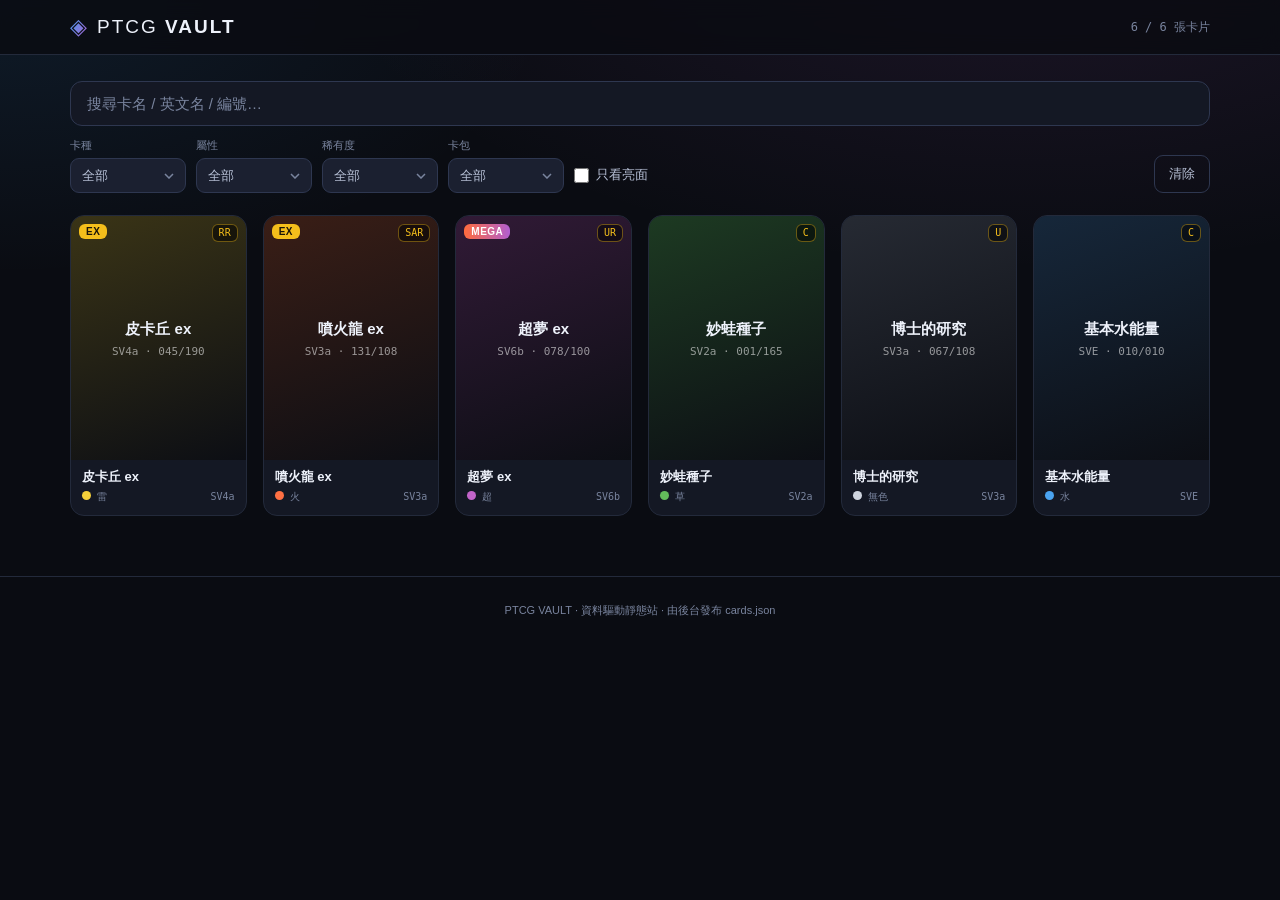
==== docs/index.html @ 3a8c25f7 "前台改資料驅動：docs/ 站台吃 cards.json（卡牆/搜尋/篩選/詳情抽屜） Co-Authored-By: Claude Opus 4.8 <noreply@anthropic.com>" ====
<!DOCTYPE html>
<html lang="zh-Hant">
<head>
  <meta charset="UTF-8">
  <meta name="viewport" content="width=device-width, initial-scale=1.0">
  <title>PTCG VAULT — 寶可夢卡牌資料庫</title>
  <meta name="description" content="PTCG VAULT 寶可夢卡牌資料庫：依卡包、稀有度、屬性、卡種搜尋與瀏覽卡片。">
  <link rel="preconnect" href="https://fonts.googleapis.com">
  <link rel="preconnect" href="https://fonts.gstatic.com" crossorigin>
  <link rel="stylesheet" href="assets/css/style.css">
</head>
<body>
  <header class="hd">
    <div class="hd__wrap">
      <div class="hd__brand">
        <span class="hd__logo" aria-hidden="true">◈</span>
        <span class="hd__title">PTCG <b>VAULT</b></span>
      </div>
      <div class="hd__count" id="hdCount">— 張卡片</div>
    </div>
  </header>

  <main class="main">
    <section class="search">
      <input id="q" class="search__input" type="search" placeholder="搜尋卡名 / 英文名 / 編號…" autocomplete="off">
      <div class="filters" id="filters">
        <label class="filter">
          <span>卡種</span>
          <select id="f_category"><option value="">全部</option></select>
        </label>
        <label class="filter">
          <span>屬性</span>
          <select id="f_type"><option value="">全部</option></select>
        </label>
        <label class="filter">
          <span>稀有度</span>
          <select id="f_rarity"><option value="">全部</option></select>
        </label>
        <label class="filter">
          <span>卡包</span>
          <select id="f_set"><option value="">全部</option></select>
        </label>
        <label class="filter filter--chk">
          <input type="checkbox" id="f_holo"><span>只看亮面</span>
        </label>
        <button class="filter__reset" id="reset" type="button">清除</button>
      </div>
    </section>

    <section class="grid" id="grid" aria-live="polite"></section>
    <p class="empty" id="empty" hidden>找不到符合條件的卡片。</p>
  </main>

  <!-- 詳情抽屜 -->
  <div class="drawer" id="drawer" hidden>
    <div class="drawer__mask" id="drawerMask"></div>
    <aside class="drawer__panel" role="dialog" aria-modal="true" aria-label="卡片詳情">
      <button class="drawer__close" id="drawerClose" aria-label="關閉">✕</button>
      <div class="drawer__body" id="drawerBody"></div>
    </aside>
  </div>

  <footer class="ft">PTCG VAULT · 資料驅動靜態站 · 由後台發布 cards.json</footer>

  <script src="assets/js/app.js" defer></script>
</body>
</html>
---- docs/assets/css/style.css ----
:root {
  --bg: #0a0c12;
  --bg2: #0e1119;
  --panel: #141824;
  --panel2: #1b2030;
  --line: #232a3b;
  --line2: #2e3750;
  --ink: #eef2fb;
  --ink2: #b7c0d6;
  --ink3: #79849e;
  --accent: #3aa0f0;
  --accent2: #b15fd0;
  --gold: #f4be1b;
  --mono: ui-monospace, "SFMono-Regular", Menlo, Consolas, monospace;
  --sans: -apple-system, BlinkMacSystemFont, "Segoe UI", "Noto Sans TC", sans-serif;
}

* { margin: 0; padding: 0; box-sizing: border-box; }
html { -webkit-text-size-adjust: 100%; }
body {
  font-family: var(--sans);
  color: var(--ink);
  background:
    radial-gradient(1200px 600px at 80% -10%, rgba(177,95,208,0.12), transparent 60%),
    radial-gradient(1000px 500px at 0% 0%, rgba(58,160,240,0.10), transparent 55%),
    var(--bg);
  min-height: 100vh;
}

/* header */
.hd { position: sticky; top: 0; z-index: 20; background: rgba(10,12,18,0.82); backdrop-filter: blur(10px); border-bottom: 1px solid var(--line); }
.hd__wrap { max-width: 1180px; margin: 0 auto; padding: 14px 20px; display: flex; align-items: center; justify-content: space-between; }
.hd__brand { display: flex; align-items: center; gap: 10px; }
.hd__logo { font-size: 22px; background: linear-gradient(120deg, var(--accent), var(--accent2)); -webkit-background-clip: text; background-clip: text; color: transparent; }
.hd__title { font-size: 19px; letter-spacing: 2px; font-weight: 500; }
.hd__title b { font-weight: 800; }
.hd__count { font: 12px/1 var(--mono); color: var(--ink3); }

/* main */
.main { max-width: 1180px; margin: 0 auto; padding: 26px 20px 60px; }

/* search + filters */
.search { margin-bottom: 22px; }
.search__input {
  width: 100%; padding: 13px 16px; font-size: 15px; color: var(--ink);
  background: var(--panel); border: 1px solid var(--line2); border-radius: 12px; outline: none;
  transition: border-color .15s, box-shadow .15s;
}
.search__input::placeholder { color: var(--ink3); }
.search__input:focus { border-color: var(--accent); box-shadow: 0 0 0 3px rgba(58,160,240,0.18); }

.filters { display: flex; flex-wrap: wrap; gap: 10px; margin-top: 12px; align-items: end; }
.filter { display: flex; flex-direction: column; gap: 5px; font-size: 11px; color: var(--ink3); }
.filter select {
  appearance: none; padding: 9px 30px 9px 11px; font-size: 13px; color: var(--ink2);
  background: var(--panel2) url("data:image/svg+xml,%3Csvg xmlns='http://www.w3.org/2000/svg' width='10' height='6' viewBox='0 0 10 6'%3E%3Cpath d='M1 1l4 4 4-4' stroke='%2379849e' stroke-width='1.5' fill='none'/%3E%3C/svg%3E") no-repeat right 11px center;
  border: 1px solid var(--line2); border-radius: 9px; cursor: pointer; min-width: 116px;
}
.filter select:focus { outline: none; border-color: var(--accent); }
.filter--chk { flex-direction: row; align-items: center; gap: 7px; font-size: 13px; color: var(--ink2); padding-bottom: 9px; cursor: pointer; }
.filter--chk input { width: 15px; height: 15px; accent-color: var(--accent); cursor: pointer; }
.filter__reset { margin-left: auto; padding: 9px 14px; font-size: 13px; color: var(--ink2); background: transparent; border: 1px solid var(--line2); border-radius: 9px; cursor: pointer; }
.filter__reset:hover { color: var(--ink); border-color: var(--accent); }

/* grid */
.grid { display: grid; grid-template-columns: repeat(auto-fill, minmax(168px, 1fr)); gap: 16px; }
.empty { text-align: center; color: var(--ink3); padding: 60px 0; }

/* card */
.gcard { position: relative; background: var(--panel); border: 1px solid var(--line); border-radius: 14px; overflow: hidden; cursor: pointer; transition: transform .16s, border-color .16s, box-shadow .16s; }
.gcard:hover { transform: translateY(-4px); border-color: var(--line2); box-shadow: 0 12px 30px rgba(0,0,0,0.45); }
.gcard__art { position: relative; aspect-ratio: 63 / 88; display: flex; align-items: center; justify-content: center; overflow: hidden; }
.gcard__art img { width: 100%; height: 100%; object-fit: cover; display: block; }
.gcard__ph { position: absolute; inset: 0; display: flex; flex-direction: column; align-items: center; justify-content: center; gap: 8px; padding: 14px; text-align: center; }
.gcard__ph b { font-size: 15px; color: var(--ink); line-height: 1.3; }
.gcard__ph span { font: 11px/1 var(--mono); color: rgba(255,255,255,0.55); }
.gcard.holo .gcard__art::after { content: ""; position: absolute; inset: 0; background: linear-gradient(125deg, transparent 35%, rgba(255,255,255,0.18) 49%, transparent 63%); mix-blend-mode: screen; opacity: 0; transition: opacity .25s; pointer-events: none; }
.gcard.holo:hover .gcard__art::after { opacity: 1; }

.gcard__meta { padding: 9px 11px 11px; }
.gcard__name { font-size: 13px; font-weight: 600; line-height: 1.3; display: -webkit-box; -webkit-line-clamp: 1; -webkit-box-orient: vertical; overflow: hidden; }
.gcard__sub { font: 10px/1.4 var(--mono); color: var(--ink3); margin-top: 4px; display: flex; justify-content: space-between; gap: 6px; }

/* tags */
.tt { display: inline-flex; align-items: center; padding: 2px 7px; font-size: 10px; font-weight: 700; border-radius: 6px; letter-spacing: .5px; }
.tt.ex { background: var(--gold); color: #1a1408; }
.tt.mega { background: linear-gradient(90deg, #ff6b3d, var(--accent2)); color: #fff; }
.gcard__class { position: absolute; top: 8px; left: 8px; z-index: 2; }
.gcard__rar { position: absolute; top: 8px; right: 8px; z-index: 2; font: 10px/1 var(--mono); padding: 3px 6px; border-radius: 6px; background: rgba(0,0,0,0.5); color: var(--gold); border: 1px solid rgba(244,190,27,0.4); }

/* type dot colors */
.dot { width: 9px; height: 9px; border-radius: 50%; display: inline-block; }
.t-grass { background: #63bb5b; } .t-fire { background: #ff7043; } .t-water { background: #4aa3f0; }
.t-lightning { background: #f4cf3a; } .t-psychic { background: #c264c9; } .t-fighting { background: #c0673b; }
.t-darkness { background: #5a6072; } .t-metal { background: #9aa7b8; } .t-dragon { background: #b89530; }
.t-fairy { background: #f08fc4; } .t-colorless { background: #cfd4de; }

/* drawer */
.drawer { position: fixed; inset: 0; z-index: 60; }
.drawer__mask { position: absolute; inset: 0; background: rgba(4,6,10,0.66); backdrop-filter: blur(3px); }
.drawer__panel { position: absolute; top: 0; right: 0; height: 100%; width: min(440px, 92vw); background: var(--bg2); border-left: 1px solid var(--line2); padding: 22px; overflow-y: auto; animation: slideIn .22s ease; }
@keyframes slideIn { from { transform: translateX(30px); opacity: .4; } to { transform: none; opacity: 1; } }
.drawer__close { position: absolute; top: 14px; right: 14px; width: 32px; height: 32px; border-radius: 8px; background: var(--panel2); border: 1px solid var(--line2); color: var(--ink2); cursor: pointer; font-size: 14px; }
.drawer__close:hover { color: var(--ink); }
.dv__art { aspect-ratio: 63 / 88; max-width: 260px; margin: 6px auto 18px; border-radius: 14px; overflow: hidden; position: relative; display: flex; align-items: center; justify-content: center; border: 1px solid var(--line); }
.dv__art img { width: 100%; height: 100%; object-fit: cover; }
.dv__name { font-size: 21px; font-weight: 800; line-height: 1.25; }
.dv__en { color: var(--ink3); font: 12px/1.4 var(--mono); margin-top: 2px; }
.dv__desc { color: var(--ink2); font-size: 13.5px; line-height: 1.6; margin: 14px 0; }
.dv__rows { border-top: 1px solid var(--line); margin-top: 10px; }
.dv__row { display: flex; justify-content: space-between; gap: 14px; padding: 9px 2px; border-bottom: 1px solid var(--line); font-size: 13px; }
.dv__row dt { color: var(--ink3); }
.dv__row dd { color: var(--ink); text-align: right; font-family: var(--mono); }
.dv__price { color: var(--gold); font-weight: 700; }

.ft { text-align: center; color: var(--ink3); font-size: 11px; padding: 26px; border-top: 1px solid var(--line); }

@media (max-width: 560px) {
  .grid { grid-template-columns: repeat(auto-fill, minmax(140px, 1fr)); gap: 12px; }
  .filter select { min-width: 0; }
}
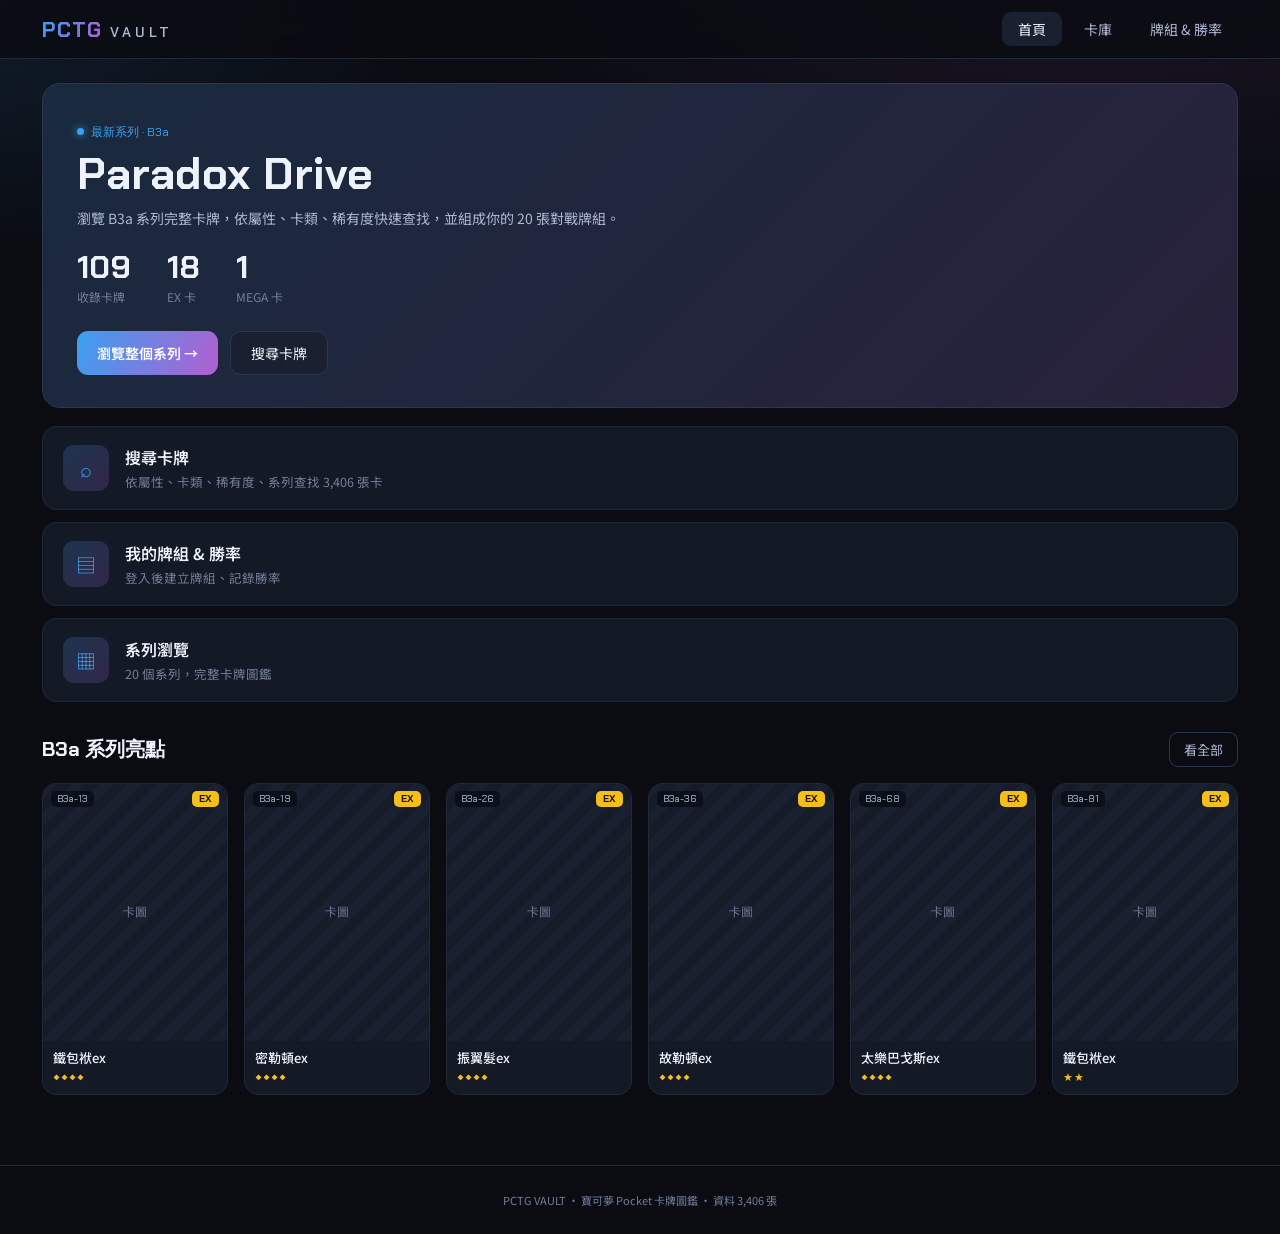
==== commit 44623eb1: "資料驅動站忠實復刻原型：首頁(Hero)+卡庫(系列+分組篩選pills)+詳情；讀 cards.json(3406卡)；圖片走 assets.postoria.net/PTCG/ Co-Author" ====
--- a/docs/index.html
+++ b/docs/index.html
@@ -3,64 +3,65 @@
 <head>
   <meta charset="UTF-8">
   <meta name="viewport" content="width=device-width, initial-scale=1.0">
-  <title>PTCG VAULT — 寶可夢卡牌資料庫</title>
-  <meta name="description" content="PTCG VAULT 寶可夢卡牌資料庫：依卡包、稀有度、屬性、卡種搜尋與瀏覽卡片。">
+  <title>PCTG VAULT — 寶可夢卡牌資料庫</title>
+  <meta name="description" content="PCTG VAULT：寶可夢 Pocket 卡牌圖鑑，3406 張卡，依系列、屬性、卡類、稀有度搜尋瀏覽。">
   <link rel="preconnect" href="https://fonts.googleapis.com">
   <link rel="preconnect" href="https://fonts.gstatic.com" crossorigin>
+  <link href="https://fonts.googleapis.com/css2?family=Chakra+Petch:wght@500;600;700&family=Noto+Sans+TC:wght@400;500;700&display=swap" rel="stylesheet">
   <link rel="stylesheet" href="assets/css/style.css">
 </head>
 <body>
   <header class="hd">
     <div class="hd__wrap">
-      <div class="hd__brand">
-        <span class="hd__logo" aria-hidden="true">◈</span>
-        <span class="hd__title">PTCG <b>VAULT</b></span>
-      </div>
-      <div class="hd__count" id="hdCount">— 張卡片</div>
+      <a class="hd__brand" href="#" data-view="home">
+        <span class="hd__logo">PCTG</span><span class="hd__logo2">VAULT</span>
+      </a>
+      <nav class="hd__nav">
+        <button class="hd__tab is-active" data-view="home">首頁</button>
+        <button class="hd__tab" data-view="lib">卡庫</button>
+        <button class="hd__tab" data-view="deck">牌組 &amp; 勝率</button>
+      </nav>
     </div>
   </header>
 
-  <main class="main">
+  <!-- 首頁 -->
+  <main class="view view--home is-active" id="view-home"></main>
+
+  <!-- 卡庫 -->
+  <main class="view" id="view-lib">
     <section class="search">
-      <input id="q" class="search__input" type="search" placeholder="搜尋卡名 / 英文名 / 編號…" autocomplete="off">
-      <div class="filters" id="filters">
-        <label class="filter">
-          <span>卡種</span>
-          <select id="f_category"><option value="">全部</option></select>
-        </label>
-        <label class="filter">
-          <span>屬性</span>
-          <select id="f_type"><option value="">全部</option></select>
-        </label>
-        <label class="filter">
-          <span>稀有度</span>
-          <select id="f_rarity"><option value="">全部</option></select>
-        </label>
-        <label class="filter">
-          <span>卡包</span>
-          <select id="f_set"><option value="">全部</option></select>
-        </label>
-        <label class="filter filter--chk">
-          <input type="checkbox" id="f_holo"><span>只看亮面</span>
-        </label>
-        <button class="filter__reset" id="reset" type="button">清除</button>
+      <div class="search__box">
+        <span class="search__ico">⌕</span>
+        <input id="q" type="search" placeholder="搜尋卡名（中／英／日）或編號…" autocomplete="off">
       </div>
     </section>
-
+    <section class="sets" id="sets"></section>
+    <section class="fbar" id="fbar"></section>
+    <div class="fbar__meta"><span id="resultN"></span><button id="clearF" class="fclear" type="button">清除篩選</button></div>
     <section class="grid" id="grid" aria-live="polite"></section>
+    <div class="more" id="more" hidden><button id="moreBtn" type="button">載入更多</button></div>
     <p class="empty" id="empty" hidden>找不到符合條件的卡片。</p>
   </main>
 
+  <!-- 牌組 & 勝率 -->
+  <main class="view" id="view-deck">
+    <div class="deck__lock">
+      <div class="deck__ico">▤</div>
+      <h2>牌組 &amp; 勝率</h2>
+      <p>登入後可建立 20 張對戰牌組、記錄每場勝率。此功能需要帳號系統，將於後台串接後開放。</p>
+    </div>
+  </main>
+
   <!-- 詳情抽屜 -->
-  <div class="drawer" id="drawer" hidden>
-    <div class="drawer__mask" id="drawerMask"></div>
-    <aside class="drawer__panel" role="dialog" aria-modal="true" aria-label="卡片詳情">
-      <button class="drawer__close" id="drawerClose" aria-label="關閉">✕</button>
-      <div class="drawer__body" id="drawerBody"></div>
+  <div class="dw" id="drawer" hidden>
+    <div class="dw__mask" id="dwMask"></div>
+    <aside class="dw__panel" role="dialog" aria-modal="true" aria-label="卡片詳情">
+      <button class="dw__close" id="dwClose" aria-label="關閉">✕</button>
+      <div class="dw__body" id="dwBody"></div>
     </aside>
   </div>
 
-  <footer class="ft">PTCG VAULT · 資料驅動靜態站 · 由後台發布 cards.json</footer>
+  <footer class="ft">PCTG VAULT · 寶可夢 Pocket 卡牌圖鑑 · 資料 <span id="ftTotal">—</span> 張</footer>
 
   <script src="assets/js/app.js" defer></script>
 </body>
--- a/docs/assets/css/style.css
+++ b/docs/assets/css/style.css
@@ -1,121 +1,154 @@
-:root {
-  --bg: #0a0c12;
-  --bg2: #0e1119;
-  --panel: #141824;
-  --panel2: #1b2030;
-  --line: #232a3b;
-  --line2: #2e3750;
-  --ink: #eef2fb;
-  --ink2: #b7c0d6;
-  --ink3: #79849e;
-  --accent: #3aa0f0;
-  --accent2: #b15fd0;
-  --gold: #f4be1b;
-  --mono: ui-monospace, "SFMono-Regular", Menlo, Consolas, monospace;
-  --sans: -apple-system, BlinkMacSystemFont, "Segoe UI", "Noto Sans TC", sans-serif;
+:root{
+  --bg:#0a0c12; --bg2:#0d1019; --panel:#141926; --panel2:#1a2030; --panel3:#222a3d;
+  --line:#212838; --line2:#2c3650;
+  --ink:#eef2fb; --ink2:#aeb8d0; --ink3:#727e99;
+  --blue:#3aa0f0; --purple:#b15fd0; --gold:#f4be1b;
+  --grad:linear-gradient(110deg,#3aa0f0,#b15fd0);
+  --mono:"Chakra Petch",ui-monospace,Consolas,monospace;
+  --sans:"Noto Sans TC",-apple-system,BlinkMacSystemFont,"Segoe UI",sans-serif;
 }
-
-* { margin: 0; padding: 0; box-sizing: border-box; }
-html { -webkit-text-size-adjust: 100%; }
-body {
-  font-family: var(--sans);
-  color: var(--ink);
+*{margin:0;padding:0;box-sizing:border-box}
+body{font-family:var(--sans);color:var(--ink);min-height:100vh;
   background:
-    radial-gradient(1200px 600px at 80% -10%, rgba(177,95,208,0.12), transparent 60%),
-    radial-gradient(1000px 500px at 0% 0%, rgba(58,160,240,0.10), transparent 55%),
-    var(--bg);
-  min-height: 100vh;
-}
+    radial-gradient(1100px 520px at 85% -8%,rgba(177,95,208,.14),transparent 60%),
+    radial-gradient(900px 460px at -5% 0%,rgba(58,160,240,.12),transparent 55%),
+    var(--bg);}
+a{color:inherit;text-decoration:none}
+button{font-family:inherit}
 
 /* header */
-.hd { position: sticky; top: 0; z-index: 20; background: rgba(10,12,18,0.82); backdrop-filter: blur(10px); border-bottom: 1px solid var(--line); }
-.hd__wrap { max-width: 1180px; margin: 0 auto; padding: 14px 20px; display: flex; align-items: center; justify-content: space-between; }
-.hd__brand { display: flex; align-items: center; gap: 10px; }
-.hd__logo { font-size: 22px; background: linear-gradient(120deg, var(--accent), var(--accent2)); -webkit-background-clip: text; background-clip: text; color: transparent; }
-.hd__title { font-size: 19px; letter-spacing: 2px; font-weight: 500; }
-.hd__title b { font-weight: 800; }
-.hd__count { font: 12px/1 var(--mono); color: var(--ink3); }
+.hd{position:sticky;top:0;z-index:30;background:rgba(10,12,18,.82);backdrop-filter:blur(12px);border-bottom:1px solid var(--line)}
+.hd__wrap{max-width:1240px;margin:0 auto;padding:12px 22px;display:flex;align-items:center;gap:24px}
+.hd__brand{display:flex;align-items:baseline;gap:8px;font-family:var(--mono)}
+.hd__logo{font-size:21px;font-weight:700;letter-spacing:1px;background:var(--grad);-webkit-background-clip:text;background-clip:text;color:transparent}
+.hd__logo2{font-size:14px;font-weight:600;letter-spacing:4px;color:var(--ink2)}
+.hd__nav{margin-left:auto;display:flex;align-items:center;gap:6px}
+.hd__tab{font-size:14px;color:var(--ink2);padding:7px 16px;border-radius:9px;background:transparent;border:0;cursor:pointer;transition:background .15s,color .15s}
+.hd__tab:hover{color:var(--ink)}
+.hd__tab.is-active{color:var(--ink);background:var(--panel2)}
 
-/* main */
-.main { max-width: 1180px; margin: 0 auto; padding: 26px 20px 60px; }
+/* views */
+.view{display:none;max-width:1240px;margin:0 auto;padding:24px 22px 70px}
+.view.is-active{display:block}
 
-/* search + filters */
-.search { margin-bottom: 22px; }
-.search__input {
-  width: 100%; padding: 13px 16px; font-size: 15px; color: var(--ink);
-  background: var(--panel); border: 1px solid var(--line2); border-radius: 12px; outline: none;
-  transition: border-color .15s, box-shadow .15s;
-}
-.search__input::placeholder { color: var(--ink3); }
-.search__input:focus { border-color: var(--accent); box-shadow: 0 0 0 3px rgba(58,160,240,0.18); }
+/* ---------- HOME ---------- */
+.hero{position:relative;border:1px solid var(--line2);border-radius:18px;padding:32px 34px;margin-bottom:18px;overflow:hidden;
+  background:linear-gradient(135deg,rgba(58,160,240,.12),rgba(177,95,208,.12)),var(--panel)}
+.hero__tag{display:inline-flex;align-items:center;gap:7px;font:12px/1 var(--mono);color:var(--blue);margin-bottom:14px}
+.hero__tag::before{content:"";width:7px;height:7px;border-radius:50%;background:var(--blue);box-shadow:0 0 8px var(--blue)}
+.hero__title{font-family:var(--mono);font-size:44px;font-weight:700;line-height:1.04;letter-spacing:.5px;margin-bottom:10px}
+.hero__desc{color:var(--ink2);font-size:14px;line-height:1.7;max-width:560px;margin-bottom:20px}
+.hero__stats{display:flex;gap:36px;margin-bottom:24px}
+.hero__stat b{display:block;font-family:var(--mono);font-size:32px;font-weight:700;line-height:1}
+.hero__stat span{font-size:12px;color:var(--ink3)}
+.hero__cta{display:flex;gap:12px;flex-wrap:wrap}
+.btn{padding:11px 20px;font-size:14px;border-radius:11px;cursor:pointer;border:1px solid var(--line2);background:var(--panel2);color:var(--ink)}
+.btn--p{background:var(--grad);border:0;color:#fff;font-weight:600}
+.btn:hover{border-color:var(--blue)}
 
-.filters { display: flex; flex-wrap: wrap; gap: 10px; margin-top: 12px; align-items: end; }
-.filter { display: flex; flex-direction: column; gap: 5px; font-size: 11px; color: var(--ink3); }
-.filter select {
-  appearance: none; padding: 9px 30px 9px 11px; font-size: 13px; color: var(--ink2);
-  background: var(--panel2) url("data:image/svg+xml,%3Csvg xmlns='http://www.w3.org/2000/svg' width='10' height='6' viewBox='0 0 10 6'%3E%3Cpath d='M1 1l4 4 4-4' stroke='%2379849e' stroke-width='1.5' fill='none'/%3E%3C/svg%3E") no-repeat right 11px center;
-  border: 1px solid var(--line2); border-radius: 9px; cursor: pointer; min-width: 116px;
-}
-.filter select:focus { outline: none; border-color: var(--accent); }
-.filter--chk { flex-direction: row; align-items: center; gap: 7px; font-size: 13px; color: var(--ink2); padding-bottom: 9px; cursor: pointer; }
-.filter--chk input { width: 15px; height: 15px; accent-color: var(--accent); cursor: pointer; }
-.filter__reset { margin-left: auto; padding: 9px 14px; font-size: 13px; color: var(--ink2); background: transparent; border: 1px solid var(--line2); border-radius: 9px; cursor: pointer; }
-.filter__reset:hover { color: var(--ink); border-color: var(--accent); }
+.feat{display:grid;grid-template-columns:1fr;gap:12px;margin-bottom:30px}
+.fcard{display:flex;align-items:center;gap:16px;padding:18px 20px;border:1px solid var(--line);border-radius:14px;background:var(--panel);cursor:pointer;transition:border-color .15s,transform .15s}
+.fcard:hover{border-color:var(--line2);transform:translateY(-2px)}
+.fcard__ic{width:46px;height:46px;flex:0 0 auto;display:flex;align-items:center;justify-content:center;border-radius:11px;font-size:20px;background:linear-gradient(135deg,rgba(58,160,240,.2),rgba(177,95,208,.2));color:var(--blue)}
+.fcard__t{font-size:16px;font-weight:600}
+.fcard__s{font-size:12.5px;color:var(--ink3);margin-top:3px}
 
-/* grid */
-.grid { display: grid; grid-template-columns: repeat(auto-fill, minmax(168px, 1fr)); gap: 16px; }
-.empty { text-align: center; color: var(--ink3); padding: 60px 0; }
+.sec__hd{display:flex;align-items:center;justify-content:space-between;margin:8px 0 16px}
+.sec__hd h2{font-family:var(--mono);font-size:20px;font-weight:700}
+.sec__more{font-size:13px;color:var(--ink2);padding:7px 14px;border:1px solid var(--line2);border-radius:9px;background:transparent;cursor:pointer}
+.sec__more:hover{border-color:var(--blue);color:var(--ink)}
 
-/* card */
-.gcard { position: relative; background: var(--panel); border: 1px solid var(--line); border-radius: 14px; overflow: hidden; cursor: pointer; transition: transform .16s, border-color .16s, box-shadow .16s; }
-.gcard:hover { transform: translateY(-4px); border-color: var(--line2); box-shadow: 0 12px 30px rgba(0,0,0,0.45); }
-.gcard__art { position: relative; aspect-ratio: 63 / 88; display: flex; align-items: center; justify-content: center; overflow: hidden; }
-.gcard__art img { width: 100%; height: 100%; object-fit: cover; display: block; }
-.gcard__ph { position: absolute; inset: 0; display: flex; flex-direction: column; align-items: center; justify-content: center; gap: 8px; padding: 14px; text-align: center; }
-.gcard__ph b { font-size: 15px; color: var(--ink); line-height: 1.3; }
-.gcard__ph span { font: 11px/1 var(--mono); color: rgba(255,255,255,0.55); }
-.gcard.holo .gcard__art::after { content: ""; position: absolute; inset: 0; background: linear-gradient(125deg, transparent 35%, rgba(255,255,255,0.18) 49%, transparent 63%); mix-blend-mode: screen; opacity: 0; transition: opacity .25s; pointer-events: none; }
-.gcard.holo:hover .gcard__art::after { opacity: 1; }
+/* ---------- LIBRARY ---------- */
+.search{margin-bottom:16px}
+.search__box{position:relative;display:flex;align-items:center}
+.search__ico{position:absolute;left:16px;font-size:18px;color:var(--ink3)}
+.search input{width:100%;padding:14px 16px 14px 44px;font-size:15px;color:var(--ink);background:var(--panel);border:1px solid var(--line2);border-radius:13px;outline:none;transition:border-color .15s,box-shadow .15s}
+.search input::placeholder{color:var(--ink3)}
+.search input:focus{border-color:var(--blue);box-shadow:0 0 0 3px rgba(58,160,240,.18)}
 
-.gcard__meta { padding: 9px 11px 11px; }
-.gcard__name { font-size: 13px; font-weight: 600; line-height: 1.3; display: -webkit-box; -webkit-line-clamp: 1; -webkit-box-orient: vertical; overflow: hidden; }
-.gcard__sub { font: 10px/1.4 var(--mono); color: var(--ink3); margin-top: 4px; display: flex; justify-content: space-between; gap: 6px; }
+.sets{display:flex;gap:9px;overflow-x:auto;padding:4px 2px 12px;margin-bottom:4px;scrollbar-width:thin}
+.sets::-webkit-scrollbar{height:6px}.sets::-webkit-scrollbar-thumb{background:var(--line2);border-radius:3px}
+.chip{flex:0 0 auto;display:flex;align-items:center;gap:8px;padding:9px 13px;background:var(--panel);border:1px solid var(--line2);border-radius:11px;cursor:pointer;white-space:nowrap;transition:border-color .15s,background .15s}
+.chip:hover{background:var(--panel2)}
+.chip.is-active{background:linear-gradient(110deg,rgba(58,160,240,.22),rgba(177,95,208,.22));border-color:var(--blue)}
+.chip__code{font:12px/1 var(--mono);font-weight:700;color:var(--blue)}
+.chip__name{font-size:13px;color:var(--ink2);max-width:170px;overflow:hidden;text-overflow:ellipsis}
+.chip__n{font:11px/1 var(--mono);color:var(--ink3)}
+.chip.is-active .chip__name{color:var(--ink)}
 
-/* tags */
-.tt { display: inline-flex; align-items: center; padding: 2px 7px; font-size: 10px; font-weight: 700; border-radius: 6px; letter-spacing: .5px; }
-.tt.ex { background: var(--gold); color: #1a1408; }
-.tt.mega { background: linear-gradient(90deg, #ff6b3d, var(--accent2)); color: #fff; }
-.gcard__class { position: absolute; top: 8px; left: 8px; z-index: 2; }
-.gcard__rar { position: absolute; top: 8px; right: 8px; z-index: 2; font: 10px/1 var(--mono); padding: 3px 6px; border-radius: 6px; background: rgba(0,0,0,0.5); color: var(--gold); border: 1px solid rgba(244,190,27,0.4); }
+/* filter pill bar */
+.fbar{display:flex;flex-direction:column;gap:9px;margin:8px 0 4px}
+.fgroup{display:flex;flex-wrap:wrap;gap:7px;align-items:center}
+.fgroup__lab{font:11px/1 var(--mono);color:var(--ink3);width:40px;flex:0 0 auto}
+.pill{padding:6px 12px;font-size:12.5px;color:var(--ink2);background:var(--panel2);border:1px solid var(--line);border-radius:20px;cursor:pointer;display:inline-flex;align-items:center;gap:6px;transition:.13s}
+.pill:hover{border-color:var(--line2);color:var(--ink)}
+.pill.on{background:linear-gradient(110deg,rgba(58,160,240,.26),rgba(177,95,208,.26));border-color:var(--blue);color:var(--ink)}
+.pill.ex.on{background:var(--gold);color:#1a1408;border-color:var(--gold)}
+.pill.mega.on{background:linear-gradient(90deg,#ff6b3d,var(--purple));color:#fff;border-color:transparent}
+.pill .dot{width:9px;height:9px;border-radius:50%}
+.pill--rar{font-family:var(--mono);letter-spacing:1px;color:var(--gold)}
+.fbar__meta{display:flex;align-items:center;gap:12px;margin:12px 0 16px}
+#resultN{font:12px/1 var(--mono);color:var(--ink3)}
+.fclear{margin-left:auto;padding:7px 14px;font-size:13px;color:var(--ink2);background:transparent;border:1px solid var(--line2);border-radius:9px;cursor:pointer}
+.fclear:hover{border-color:var(--blue);color:var(--ink)}
 
-/* type dot colors */
-.dot { width: 9px; height: 9px; border-radius: 50%; display: inline-block; }
-.t-grass { background: #63bb5b; } .t-fire { background: #ff7043; } .t-water { background: #4aa3f0; }
-.t-lightning { background: #f4cf3a; } .t-psychic { background: #c264c9; } .t-fighting { background: #c0673b; }
-.t-darkness { background: #5a6072; } .t-metal { background: #9aa7b8; } .t-dragon { background: #b89530; }
-.t-fairy { background: #f08fc4; } .t-colorless { background: #cfd4de; }
+/* grid + card */
+.grid{display:grid;grid-template-columns:repeat(auto-fill,minmax(160px,1fr));gap:16px}
+.empty{text-align:center;color:var(--ink3);padding:60px 0}
+.more{text-align:center;margin-top:26px}
+.more button{padding:11px 26px;font-size:14px;color:var(--ink);background:var(--panel2);border:1px solid var(--line2);border-radius:11px;cursor:pointer}
+.more button:hover{border-color:var(--blue)}
+
+.gc{position:relative;background:var(--panel);border:1px solid var(--line);border-radius:14px;overflow:hidden;cursor:pointer;transition:transform .16s,border-color .16s,box-shadow .16s}
+.gc:hover{transform:translateY(-4px);border-color:var(--line2);box-shadow:0 14px 32px rgba(0,0,0,.5)}
+.gc__art{position:relative;aspect-ratio:367/512;background:var(--bg2);display:flex;align-items:center;justify-content:center;overflow:hidden}
+.gc__art img{width:100%;height:100%;object-fit:contain;display:block}
+.gc__ph{position:absolute;inset:0;display:flex;align-items:center;justify-content:center;color:var(--ink3);font:12px/1 var(--mono);background:repeating-linear-gradient(135deg,#1a2030 0 10px,#161b28 10px 20px)}
+.gc__id{position:absolute;top:7px;left:8px;z-index:2;font:10px/1 var(--mono);padding:3px 6px;border-radius:5px;background:rgba(6,8,14,.66);color:var(--ink2)}
+.gc__klass{position:absolute;top:7px;right:8px;z-index:2;font:10px/1 var(--mono);font-weight:700;padding:3px 7px;border-radius:5px}
+.gc__klass.ex{background:var(--gold);color:#1a1408}
+.gc__klass.mega{background:linear-gradient(90deg,#ff6b3d,var(--purple));color:#fff}
+.gc__meta{padding:9px 10px 11px}
+.gc__name{font-size:13px;font-weight:500;line-height:1.3;white-space:nowrap;overflow:hidden;text-overflow:ellipsis}
+.gc__sub{display:flex;align-items:center;justify-content:space-between;margin-top:5px}
+.gc__rar{font:11px/1 var(--mono);color:var(--gold);letter-spacing:1px}
+.dot{display:inline-block;flex:0 0 auto}
+
+.e-grass{background:#63bb5b}.e-fire{background:#ff7043}.e-water{background:#4aa3f0}.e-lightning{background:#f4cf3a}
+.e-psychic{background:#c264c9}.e-fighting{background:#c0673b}.e-darkness{background:#5a6072}.e-metal{background:#9aa7b8}
+.e-dragon{background:#b89530}.e-colorless,.e-normal{background:#cfd4de}.e-fairy{background:#f08fc4}
 
 /* drawer */
-.drawer { position: fixed; inset: 0; z-index: 60; }
-.drawer__mask { position: absolute; inset: 0; background: rgba(4,6,10,0.66); backdrop-filter: blur(3px); }
-.drawer__panel { position: absolute; top: 0; right: 0; height: 100%; width: min(440px, 92vw); background: var(--bg2); border-left: 1px solid var(--line2); padding: 22px; overflow-y: auto; animation: slideIn .22s ease; }
-@keyframes slideIn { from { transform: translateX(30px); opacity: .4; } to { transform: none; opacity: 1; } }
-.drawer__close { position: absolute; top: 14px; right: 14px; width: 32px; height: 32px; border-radius: 8px; background: var(--panel2); border: 1px solid var(--line2); color: var(--ink2); cursor: pointer; font-size: 14px; }
-.drawer__close:hover { color: var(--ink); }
-.dv__art { aspect-ratio: 63 / 88; max-width: 260px; margin: 6px auto 18px; border-radius: 14px; overflow: hidden; position: relative; display: flex; align-items: center; justify-content: center; border: 1px solid var(--line); }
-.dv__art img { width: 100%; height: 100%; object-fit: cover; }
-.dv__name { font-size: 21px; font-weight: 800; line-height: 1.25; }
-.dv__en { color: var(--ink3); font: 12px/1.4 var(--mono); margin-top: 2px; }
-.dv__desc { color: var(--ink2); font-size: 13.5px; line-height: 1.6; margin: 14px 0; }
-.dv__rows { border-top: 1px solid var(--line); margin-top: 10px; }
-.dv__row { display: flex; justify-content: space-between; gap: 14px; padding: 9px 2px; border-bottom: 1px solid var(--line); font-size: 13px; }
-.dv__row dt { color: var(--ink3); }
-.dv__row dd { color: var(--ink); text-align: right; font-family: var(--mono); }
-.dv__price { color: var(--gold); font-weight: 700; }
+.dw{position:fixed;inset:0;z-index:60}
+.dw__mask{position:absolute;inset:0;background:rgba(4,6,10,.66);backdrop-filter:blur(3px)}
+.dw__panel{position:absolute;top:0;right:0;height:100%;width:min(460px,94vw);background:var(--bg2);border-left:1px solid var(--line2);padding:24px;overflow-y:auto;animation:sl .22s ease}
+@keyframes sl{from{transform:translateX(34px);opacity:.4}to{transform:none;opacity:1}}
+.dw__close{position:absolute;top:14px;right:14px;width:33px;height:33px;border-radius:9px;background:var(--panel2);border:1px solid var(--line2);color:var(--ink2);cursor:pointer}
+.dw__close:hover{color:var(--ink)}
+.dv__art{aspect-ratio:367/512;max-width:280px;margin:4px auto 18px;border-radius:14px;overflow:hidden;display:flex;align-items:center;justify-content:center;border:1px solid var(--line);background:var(--bg)}
+.dv__art img{width:100%;height:100%;object-fit:contain}
+.dv__art .gc__ph{position:static;width:100%;height:100%}
+.dv__name{font-family:var(--mono);font-size:23px;font-weight:700;line-height:1.2}
+.dv__klass{display:inline-block;vertical-align:middle;margin-left:8px;font:11px/1 var(--mono);font-weight:700;padding:3px 7px;border-radius:5px}
+.dv__alt{color:var(--ink3);font:13px/1.5 var(--mono);margin-top:4px}
+.dv__chips{display:flex;flex-wrap:wrap;gap:7px;margin:14px 0}
+.dv__chip{display:inline-flex;align-items:center;gap:6px;font-size:12px;padding:5px 10px;border-radius:8px;background:var(--panel2);border:1px solid var(--line);color:var(--ink2)}
+.dv__rows{border-top:1px solid var(--line);margin-top:6px}
+.dv__row{display:flex;justify-content:space-between;gap:14px;padding:10px 2px;border-bottom:1px solid var(--line);font-size:13.5px}
+.dv__row dt{color:var(--ink3)}
+.dv__row dd{color:var(--ink);text-align:right;font-family:var(--mono)}
 
-.ft { text-align: center; color: var(--ink3); font-size: 11px; padding: 26px; border-top: 1px solid var(--line); }
+/* deck lock */
+.deck__lock{text-align:center;padding:80px 20px;color:var(--ink2)}
+.deck__ico{font-size:40px;color:var(--ink3);margin-bottom:14px}
+.deck__lock h2{font-family:var(--mono);font-size:24px;margin-bottom:10px}
+.deck__lock p{font-size:14px;color:var(--ink3);max-width:420px;margin:0 auto;line-height:1.7}
 
-@media (max-width: 560px) {
-  .grid { grid-template-columns: repeat(auto-fill, minmax(140px, 1fr)); gap: 12px; }
-  .filter select { min-width: 0; }
+.ft{text-align:center;color:var(--ink3);font-size:11px;padding:26px;border-top:1px solid var(--line)}
+
+@media(max-width:560px){
+  .hero__title{font-size:30px}.hero__stats{gap:22px}
+  .grid{grid-template-columns:repeat(auto-fill,minmax(132px,1fr));gap:11px}
+  .view{padding:16px 14px 60px}
+  .fgroup__lab{width:100%}
 }
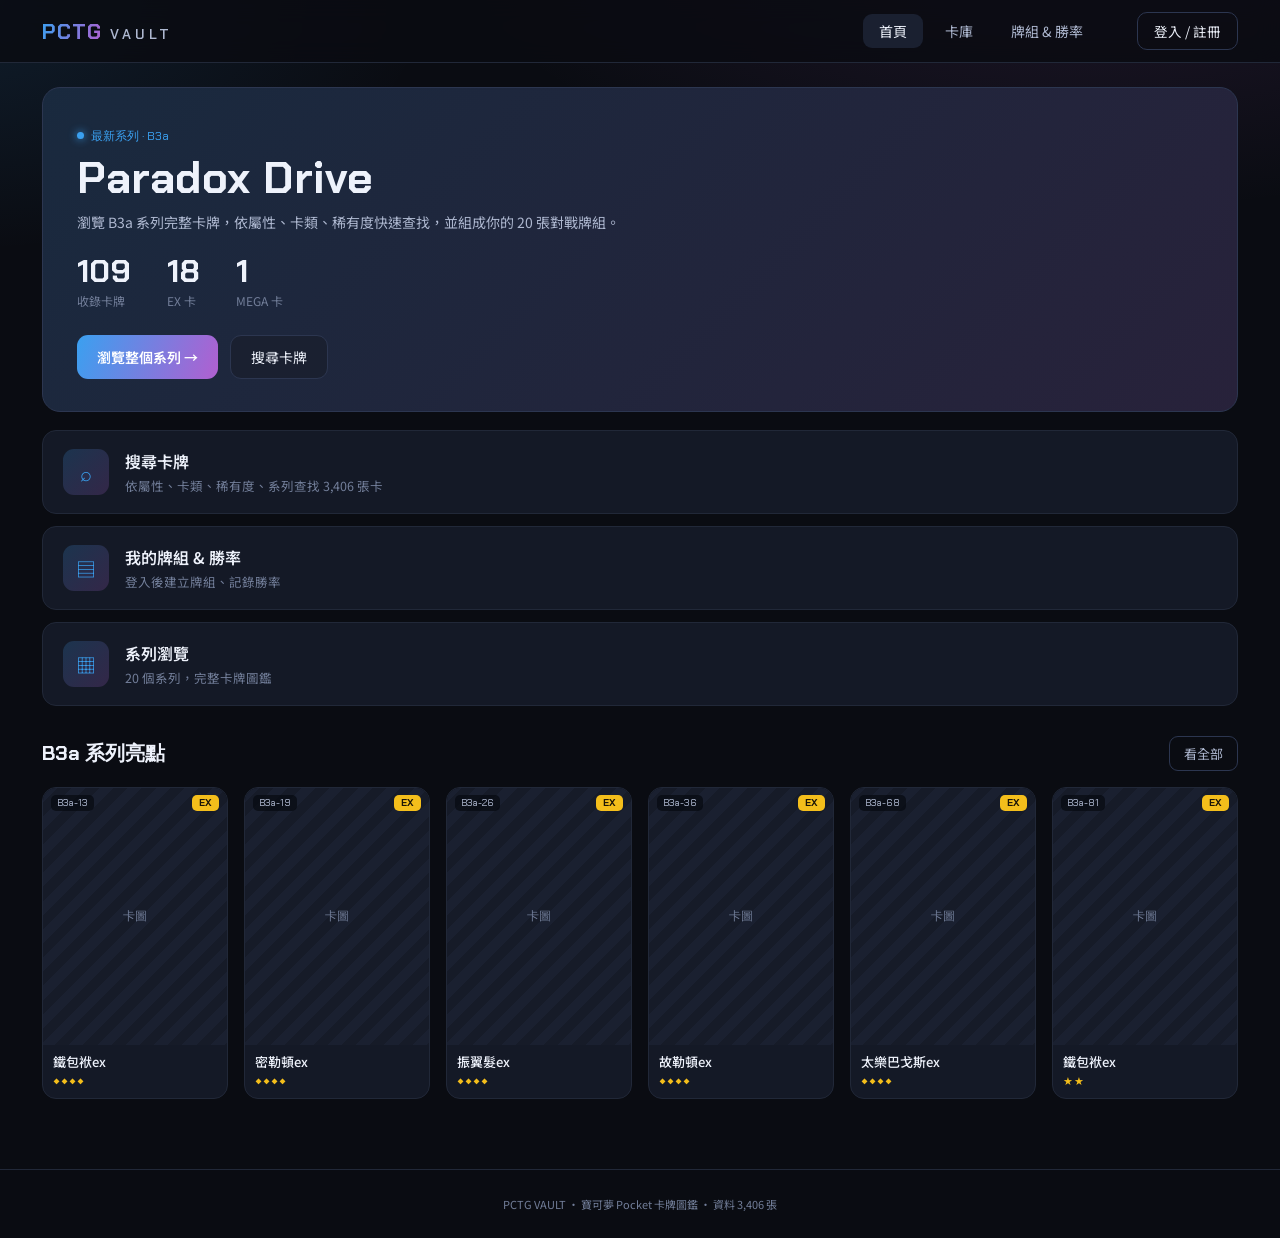
==== commit 1d89a0e1: "前台會員登入/註冊畫面：nav 登入·註冊鈕 + auth view(登入/註冊切換、密碼顯示、表單驗證)；PTCG 深色主題；後台串接前先顯示建置中提示 Co-Authored-By: Claude" ====
--- a/docs/index.html
+++ b/docs/index.html
@@ -21,6 +21,7 @@
         <button class="hd__tab" data-view="lib">卡庫</button>
         <button class="hd__tab" data-view="deck">牌組 &amp; 勝率</button>
       </nav>
+      <button class="hd__auth" data-view="auth">登入 / 註冊</button>
     </div>
   </header>
 
@@ -52,6 +53,62 @@
     </div>
   </main>
 
+  <!-- 登入 / 註冊 -->
+  <main class="view view--auth" id="view-auth">
+    <div class="auth">
+      <div class="auth__brand"><span class="hd__logo">PCTG</span><span class="hd__logo2">VAULT</span></div>
+      <div class="auth__tabs">
+        <button class="auth__tab is-active" data-auth="login">登入</button>
+        <button class="auth__tab" data-auth="register">註冊</button>
+      </div>
+      <div class="auth__notice" id="authNotice" hidden></div>
+
+      <!-- 登入 -->
+      <form class="auth__form is-active" id="loginForm" novalidate>
+        <div class="afield">
+          <label for="lEmail">電子郵件</label>
+          <input id="lEmail" type="email" autocomplete="email" placeholder="you@example.com">
+          <small class="aerr"></small>
+        </div>
+        <div class="afield">
+          <label for="lPass">密碼</label>
+          <div class="apass"><input id="lPass" type="password" autocomplete="current-password" placeholder="輸入密碼"><button type="button" class="apass__t" data-toggle="lPass">顯示</button></div>
+          <small class="aerr"></small>
+        </div>
+        <label class="achk"><input type="checkbox" id="lRemember"><span>記住我</span><a class="alink" href="#">忘記密碼？</a></label>
+        <button class="abtn" type="submit">登入</button>
+        <div class="auth__foot">還沒有帳號？<a data-auth="register">立即註冊</a></div>
+      </form>
+
+      <!-- 註冊 -->
+      <form class="auth__form" id="registerForm" novalidate>
+        <div class="afield">
+          <label for="rName">暱稱</label>
+          <input id="rName" type="text" autocomplete="nickname" placeholder="你的暱稱">
+          <small class="aerr"></small>
+        </div>
+        <div class="afield">
+          <label for="rEmail">電子郵件</label>
+          <input id="rEmail" type="email" autocomplete="email" placeholder="you@example.com">
+          <small class="aerr"></small>
+        </div>
+        <div class="afield">
+          <label for="rPass">密碼</label>
+          <div class="apass"><input id="rPass" type="password" autocomplete="new-password" placeholder="至少 6 碼"><button type="button" class="apass__t" data-toggle="rPass">顯示</button></div>
+          <small class="aerr"></small>
+        </div>
+        <div class="afield">
+          <label for="rPass2">確認密碼</label>
+          <input id="rPass2" type="password" autocomplete="new-password" placeholder="再次輸入密碼">
+          <small class="aerr"></small>
+        </div>
+        <label class="achk"><input type="checkbox" id="rAgree"><span>我已閱讀並同意<a class="alink" href="#">服務條款</a>與<a class="alink" href="#">隱私權政策</a></span></label>
+        <button class="abtn" type="submit">建立帳號</button>
+        <div class="auth__foot">已有帳號？<a data-auth="login">前往登入</a></div>
+      </form>
+    </div>
+  </main>
+
   <!-- 詳情抽屜 -->
   <div class="dw" id="drawer" hidden>
     <div class="dw__mask" id="dwMask"></div>
--- a/docs/assets/css/style.css
+++ b/docs/assets/css/style.css
@@ -26,6 +26,8 @@
 .hd__tab{font-size:14px;color:var(--ink2);padding:7px 16px;border-radius:9px;background:transparent;border:0;cursor:pointer;transition:background .15s,color .15s}
 .hd__tab:hover{color:var(--ink)}
 .hd__tab.is-active{color:var(--ink);background:var(--panel2)}
+.hd__auth{margin-left:14px;padding:8px 16px;font-size:13.5px;color:var(--ink);background:transparent;border:1px solid var(--line2);border-radius:10px;cursor:pointer;white-space:nowrap}
+.hd__auth:hover{border-color:var(--blue);background:linear-gradient(110deg,rgba(58,160,240,.16),rgba(177,95,208,.16))}
 
 /* views */
 .view{display:none;max-width:1240px;margin:0 auto;padding:24px 22px 70px}
@@ -138,6 +140,39 @@
 .dv__row dt{color:var(--ink3)}
 .dv__row dd{color:var(--ink);text-align:right;font-family:var(--mono)}
 
+/* ---------- AUTH（登入/註冊）---------- */
+.view--auth{max-width:460px}
+.auth{margin:30px auto 0;border:1px solid var(--line2);border-radius:18px;padding:30px 30px 26px;
+  background:linear-gradient(135deg,rgba(58,160,240,.08),rgba(177,95,208,.08)),var(--panel)}
+.auth__brand{display:flex;align-items:baseline;gap:8px;justify-content:center;font-family:var(--mono);margin-bottom:22px}
+.auth__tabs{display:flex;gap:6px;background:var(--bg2);border:1px solid var(--line);border-radius:12px;padding:5px;margin-bottom:22px}
+.auth__tab{flex:1;padding:10px;font-size:14px;color:var(--ink3);background:transparent;border:0;border-radius:8px;cursor:pointer;transition:.15s}
+.auth__tab.is-active{color:var(--ink);background:var(--panel2)}
+.auth__notice{padding:11px 14px;border-radius:10px;font-size:13px;margin-bottom:16px;border:1px solid}
+.auth__notice.ok{background:rgba(58,160,240,.12);border-color:rgba(58,160,240,.4);color:#9fd0ff}
+.auth__notice.err{background:rgba(255,90,90,.1);border-color:rgba(255,90,90,.4);color:#ffb0b0}
+.auth__form{display:none}
+.auth__form.is-active{display:block}
+.afield{margin-bottom:15px}
+.afield label{display:block;font-size:12.5px;color:var(--ink2);margin-bottom:6px}
+.afield input{width:100%;padding:11px 13px;font-size:14px;color:var(--ink);background:var(--bg2);border:1px solid var(--line2);border-radius:10px;outline:none;transition:border-color .15s,box-shadow .15s}
+.afield input::placeholder{color:var(--ink3)}
+.afield input:focus{border-color:var(--blue);box-shadow:0 0 0 3px rgba(58,160,240,.16)}
+.afield.bad input{border-color:#ff5a5a}
+.aerr{display:block;min-height:0;color:#ff8a8a;font-size:11.5px;margin-top:4px}
+.apass{position:relative;display:flex}
+.apass input{padding-right:54px}
+.apass__t{position:absolute;right:6px;top:50%;transform:translateY(-50%);font-size:12px;color:var(--ink3);background:transparent;border:0;cursor:pointer;padding:6px 8px}
+.apass__t:hover{color:var(--ink2)}
+.achk{display:flex;align-items:center;gap:8px;font-size:12.5px;color:var(--ink2);margin:4px 0 18px;flex-wrap:wrap}
+.achk input{width:15px;height:15px;accent-color:var(--blue)}
+.alink{color:var(--blue)}
+.achk .alink{margin-left:auto}
+.abtn{width:100%;padding:13px;font-size:15px;font-weight:600;color:#fff;background:var(--grad);border:0;border-radius:11px;cursor:pointer}
+.abtn:hover{filter:brightness(1.08)}
+.auth__foot{text-align:center;font-size:13px;color:var(--ink3);margin-top:16px}
+.auth__foot a{color:var(--blue);cursor:pointer}
+
 /* deck lock */
 .deck__lock{text-align:center;padding:80px 20px;color:var(--ink2)}
 .deck__ico{font-size:40px;color:var(--ink3);margin-bottom:14px}
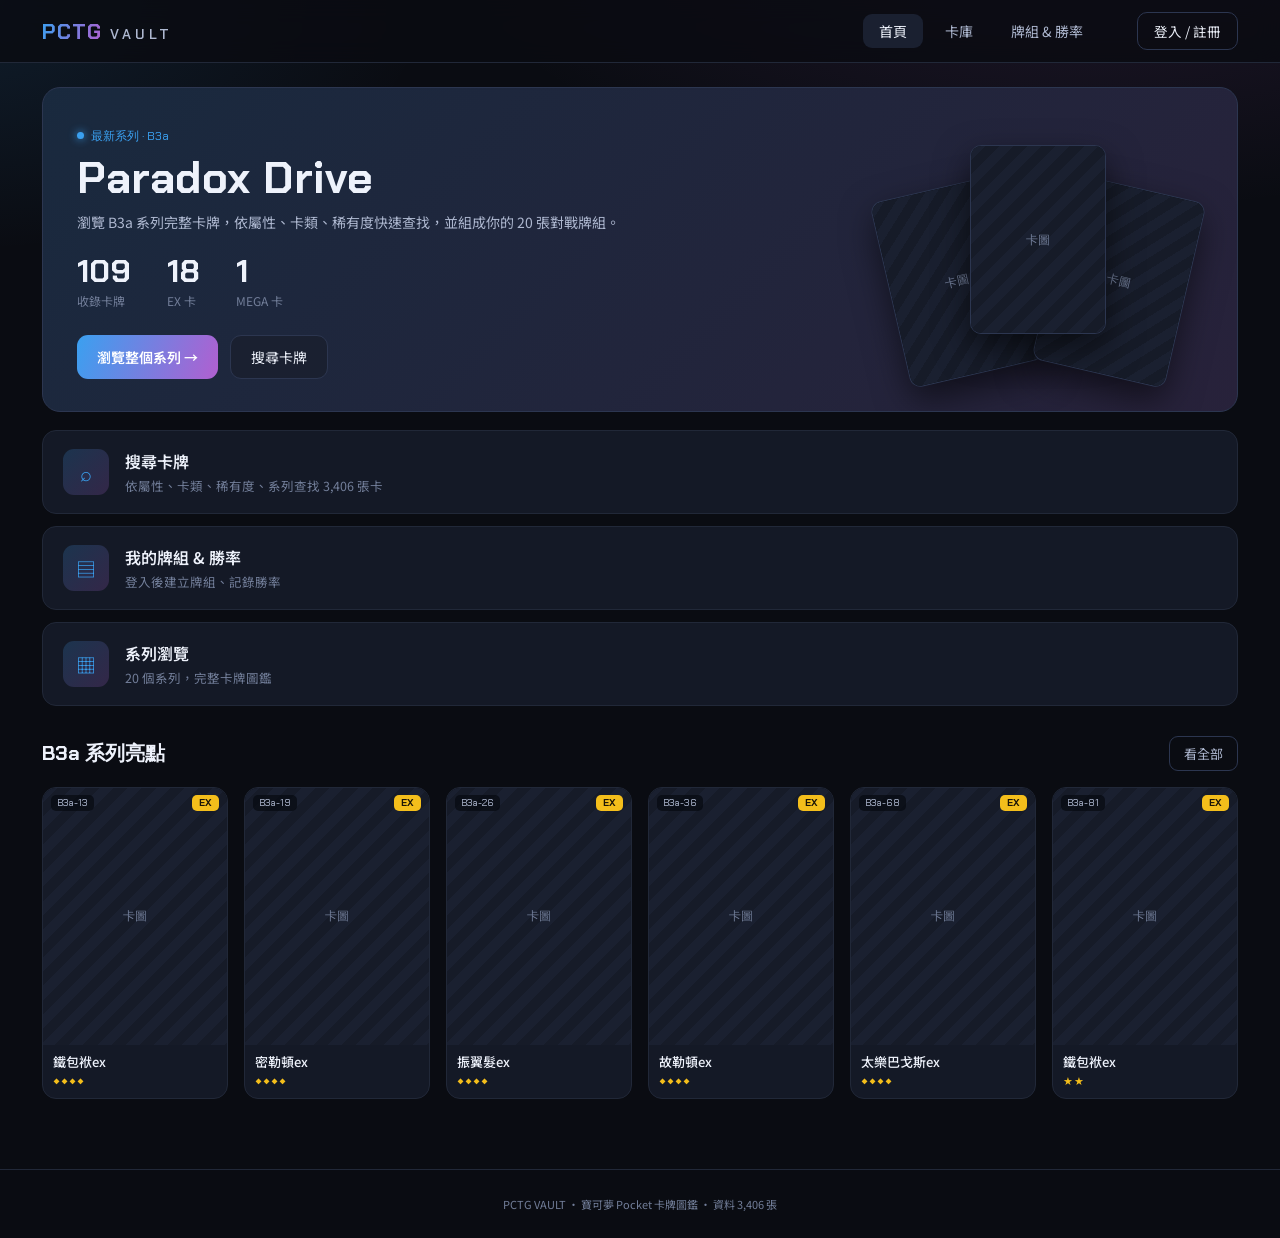
==== commit 9029f51f: "卡庫改回原型 2 欄版面：左側直向卡包清單(sticky，依序)、右側搜尋+篩選+卡片；窄螢幕收合 Co-Authored-By: Claude Opus 4.8 <noreply@anthropic" ====
--- a/docs/index.html
+++ b/docs/index.html
@@ -9,6 +9,8 @@
   <link rel="preconnect" href="https://fonts.gstatic.com" crossorigin>
   <link href="https://fonts.googleapis.com/css2?family=Chakra+Petch:wght@500;600;700&family=Noto+Sans+TC:wght@400;500;700&display=swap" rel="stylesheet">
   <link rel="stylesheet" href="assets/css/style.css">
+  <script src="assets/js/config.js"></script>
+  <script src="https://accounts.google.com/gsi/client" async defer></script>
 </head>
 <body>
   <header class="hd">
@@ -30,18 +32,25 @@
 
   <!-- 卡庫 -->
   <main class="view" id="view-lib">
-    <section class="search">
-      <div class="search__box">
-        <span class="search__ico">⌕</span>
-        <input id="q" type="search" placeholder="搜尋卡名（中／英／日）或編號…" autocomplete="off">
+    <div class="lib">
+      <aside class="lib__side">
+        <div class="lib__sidehd">卡包系列</div>
+        <nav class="sets" id="sets"></nav>
+      </aside>
+      <div class="lib__main">
+        <section class="search">
+          <div class="search__box">
+            <span class="search__ico">⌕</span>
+            <input id="q" type="search" placeholder="搜尋卡名（中／英／日）或編號…" autocomplete="off">
+          </div>
+        </section>
+        <section class="fbar" id="fbar"></section>
+        <div class="fbar__meta"><span id="resultN"></span><button id="clearF" class="fclear" type="button">清除篩選</button></div>
+        <section class="grid" id="grid" aria-live="polite"></section>
+        <div class="more" id="more" hidden><button id="moreBtn" type="button">載入更多</button></div>
+        <p class="empty" id="empty" hidden>找不到符合條件的卡片。</p>
       </div>
-    </section>
-    <section class="sets" id="sets"></section>
-    <section class="fbar" id="fbar"></section>
-    <div class="fbar__meta"><span id="resultN"></span><button id="clearF" class="fclear" type="button">清除篩選</button></div>
-    <section class="grid" id="grid" aria-live="polite"></section>
-    <div class="more" id="more" hidden><button id="moreBtn" type="button">載入更多</button></div>
-    <p class="empty" id="empty" hidden>找不到符合條件的卡片。</p>
+    </div>
   </main>
 
   <!-- 牌組 & 勝率 -->
@@ -77,6 +86,8 @@
         </div>
         <label class="achk"><input type="checkbox" id="lRemember"><span>記住我</span><a class="alink" href="#">忘記密碼？</a></label>
         <button class="abtn" type="submit">登入</button>
+        <div class="auth__or" id="gDivLogin" hidden><span>或</span></div>
+        <div class="gbtn" id="gLogin"></div>
         <div class="auth__foot">還沒有帳號？<a data-auth="register">立即註冊</a></div>
       </form>
 
@@ -104,6 +115,8 @@
         </div>
         <label class="achk"><input type="checkbox" id="rAgree"><span>我已閱讀並同意<a class="alink" href="#">服務條款</a>與<a class="alink" href="#">隱私權政策</a></span></label>
         <button class="abtn" type="submit">建立帳號</button>
+        <div class="auth__or" id="gDivReg" hidden><span>或</span></div>
+        <div class="gbtn" id="gReg"></div>
         <div class="auth__foot">已有帳號？<a data-auth="login">前往登入</a></div>
       </form>
     </div>
--- a/docs/assets/css/style.css
+++ b/docs/assets/css/style.css
@@ -35,7 +35,21 @@
 
 /* ---------- HOME ---------- */
 .hero{position:relative;border:1px solid var(--line2);border-radius:18px;padding:32px 34px;margin-bottom:18px;overflow:hidden;
+  display:flex;align-items:center;gap:24px;
   background:linear-gradient(135deg,rgba(58,160,240,.12),rgba(177,95,208,.12)),var(--panel)}
+.hero__main{flex:1 1 auto;min-width:0}
+.hero__cards{flex:0 0 auto;position:relative;width:330px;height:248px;display:flex;align-items:center;justify-content:center}
+.hero__cards .hc{position:absolute;width:136px;aspect-ratio:367/512;border-radius:11px;overflow:hidden;border:1px solid var(--line2);
+  background:var(--bg2);box-shadow:0 14px 34px rgba(0,0,0,.55);cursor:pointer;transition:transform .22s}
+.hero__cards .hc img{width:100%;height:100%;object-fit:contain}
+.hero__cards .hc .gc__ph{position:absolute;inset:0}
+.hero__cards .hc:nth-child(1){transform:rotate(-13deg) translate(-86px,12px)}
+.hero__cards .hc:nth-child(2){transform:translateY(-10px);z-index:3}
+.hero__cards .hc:nth-child(3){transform:rotate(13deg) translate(86px,12px)}
+.hero__cards .hc:nth-child(1):hover{transform:rotate(-13deg) translate(-86px,2px)}
+.hero__cards .hc:nth-child(2):hover{transform:translateY(-20px)}
+.hero__cards .hc:nth-child(3):hover{transform:rotate(13deg) translate(86px,2px)}
+@media(max-width:900px){ .hero__cards{display:none} }
 .hero__tag{display:inline-flex;align-items:center;gap:7px;font:12px/1 var(--mono);color:var(--blue);margin-bottom:14px}
 .hero__tag::before{content:"";width:7px;height:7px;border-radius:50%;background:var(--blue);box-shadow:0 0 8px var(--blue)}
 .hero__title{font-family:var(--mono);font-size:44px;font-weight:700;line-height:1.04;letter-spacing:.5px;margin-bottom:10px}
@@ -68,15 +82,24 @@
 .search input::placeholder{color:var(--ink3)}
 .search input:focus{border-color:var(--blue);box-shadow:0 0 0 3px rgba(58,160,240,.18)}
 
-.sets{display:flex;gap:9px;overflow-x:auto;padding:4px 2px 12px;margin-bottom:4px;scrollbar-width:thin}
-.sets::-webkit-scrollbar{height:6px}.sets::-webkit-scrollbar-thumb{background:var(--line2);border-radius:3px}
-.chip{flex:0 0 auto;display:flex;align-items:center;gap:8px;padding:9px 13px;background:var(--panel);border:1px solid var(--line2);border-radius:11px;cursor:pointer;white-space:nowrap;transition:border-color .15s,background .15s}
+/* 卡庫 2 欄：左卡包清單 + 右內容 */
+.lib{display:flex;gap:20px;align-items:flex-start}
+.lib__side{flex:0 0 250px;position:sticky;top:68px;max-height:calc(100vh - 92px);overflow-y:auto;border:1px solid var(--line);border-radius:14px;background:var(--panel);padding:8px;scrollbar-width:thin}
+.lib__side::-webkit-scrollbar{width:6px}.lib__side::-webkit-scrollbar-thumb{background:var(--line2);border-radius:3px}
+.lib__sidehd{font:11px/1 var(--mono);color:var(--ink3);padding:8px 10px 6px}
+.lib__main{flex:1;min-width:0}
+.sets{display:flex;flex-direction:column;gap:3px}
+.chip{display:flex;align-items:center;gap:9px;width:100%;padding:9px 11px;background:transparent;border:1px solid transparent;border-radius:10px;cursor:pointer;text-align:left;transition:background .13s,border-color .13s}
 .chip:hover{background:var(--panel2)}
-.chip.is-active{background:linear-gradient(110deg,rgba(58,160,240,.22),rgba(177,95,208,.22));border-color:var(--blue)}
-.chip__code{font:12px/1 var(--mono);font-weight:700;color:var(--blue)}
-.chip__name{font-size:13px;color:var(--ink2);max-width:170px;overflow:hidden;text-overflow:ellipsis}
-.chip__n{font:11px/1 var(--mono);color:var(--ink3)}
+.chip.is-active{background:linear-gradient(110deg,rgba(58,160,240,.2),rgba(177,95,208,.2));border-color:var(--blue)}
+.chip__code{font:12px/1 var(--mono);font-weight:700;color:var(--blue);flex:0 0 auto;min-width:34px}
+.chip__name{font-size:13px;color:var(--ink2);flex:1;overflow:hidden;text-overflow:ellipsis;white-space:nowrap}
+.chip__n{font:11px/1 var(--mono);color:var(--ink3);flex:0 0 auto}
 .chip.is-active .chip__name{color:var(--ink)}
+@media(max-width:860px){
+  .lib{flex-direction:column}
+  .lib__side{flex:none;width:100%;position:static;max-height:230px}
+}
 
 /* filter pill bar */
 .fbar{display:flex;flex-direction:column;gap:9px;margin:8px 0 4px}
@@ -172,6 +195,16 @@
 .abtn:hover{filter:brightness(1.08)}
 .auth__foot{text-align:center;font-size:13px;color:var(--ink3);margin-top:16px}
 .auth__foot a{color:var(--blue);cursor:pointer}
+.auth__or{display:flex;align-items:center;text-align:center;color:var(--ink3);font-size:12px;margin:18px 0 14px}
+.auth__or::before,.auth__or::after{content:"";flex:1;height:1px;background:var(--line)}
+.auth__or span{padding:0 12px}
+.gbtn{display:flex;justify-content:center;min-height:0}
+.gbtn:empty{display:none}
+/* 登入後的 nav 狀態 */
+.hd__user{display:flex;align-items:center;gap:10px;margin-left:14px}
+.hd__user__name{font-size:13.5px;color:var(--ink);max-width:140px;overflow:hidden;text-overflow:ellipsis;white-space:nowrap}
+.hd__user__out{padding:6px 12px;font-size:12.5px;color:var(--ink2);background:transparent;border:1px solid var(--line2);border-radius:9px;cursor:pointer}
+.hd__user__out:hover{border-color:var(--blue);color:var(--ink)}
 
 /* deck lock */
 .deck__lock{text-align:center;padding:80px 20px;color:var(--ink2)}
